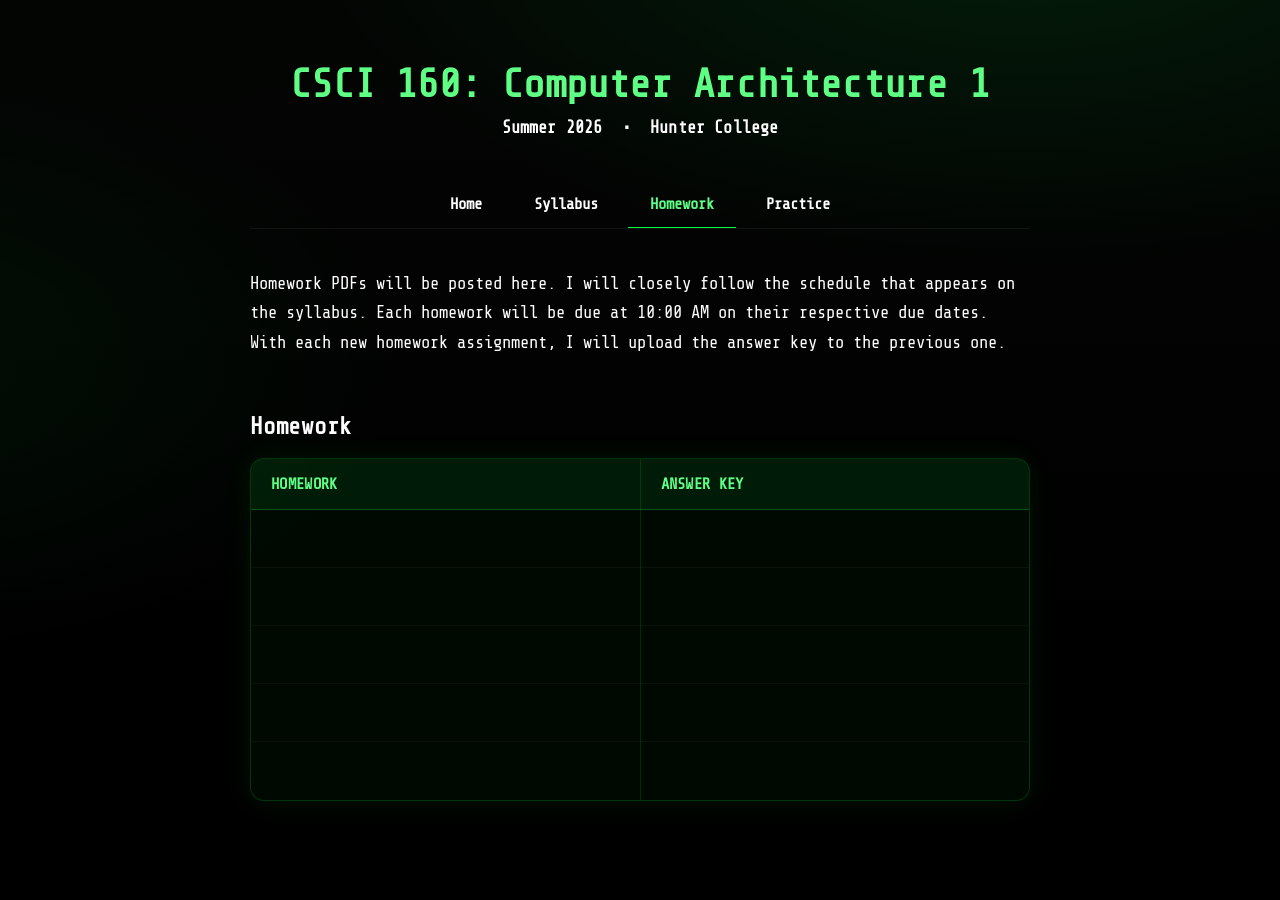
==== homework.html @ 94e214c6 "Fixed redirection issue." ====
<!DOCTYPE html>
<html lang="en">
<head>
<link rel="preconnect" href="https://fonts.googleapis.com">
<link rel="preconnect" href="https://fonts.gstatic.com" crossorigin>
<link rel="stylesheet" href="https://fonts.googleapis.com/css2?family=Share+Tech+Mono&display=swap">
<meta charset="UTF-8" />
<meta name="viewport" content="width=device-width, initial-scale=1.0" />
<title>Homework — CSCI 160: Computer Architecture 1</title>
<link rel="preconnect" href="https://fonts.googleapis.com" />
<link rel="preconnect" href="https://fonts.gstatic.com" crossorigin />
<link href="https://fonts.googleapis.com/css2?family=Bricolage+Grotesque:opsz,wght@12..96,500;12..96,700;12..96,800&family=Plus+Jakarta+Sans:wght@400;500;600;700&family=JetBrains+Mono:wght@400;500&display=swap" rel="stylesheet" />
<link rel="stylesheet" href="style.css" />
</head>
<body>
<div class="page">

  <header class="hero">
    <h1>CSCI 160: Computer Architecture 1</h1>
    <p class="subtitle">Summer 2026 <span class="sep">•</span> Hunter College</p>
  </header>

  <nav class="tabs" role="tablist">
    <a class="tab" href="index.html">
      Home
    </a>
    <a class="tab" href="syllabus.html">
      Syllabus
    </a>
    <a class="tab active" href="homework.html">
      Homework
    </a>
    <a class="tab" href="practice.html">
      Practice
    </a>
  </nav>

  <section class="panel">
    <p class="welcome">
      Homework PDFs will be posted here. I will closely follow the schedule that appears on the syllabus. 
      Each homework will be due at 10:00 AM on their respective due dates. With each new homework assignment, I will upload the answer key to the previous one.
    </p>

    <section class="section homework-section">
      <h2 class="section-title">Homework</h2>
      <div class="homework-table-wrap">
        <table class="homework-table">
          <thead>
            <tr>
              <th>Homework</th>
              <th>Answer Key</th>
            </tr>
          </thead>
          <tbody>
            <tr><td></td><td></td></tr>
            <tr><td></td><td></td></tr>
            <tr><td></td><td></td></tr>
            <tr><td></td><td></td></tr>
            <tr><td></td><td></td></tr>
          </tbody>
        </table>
      </div>
    </section>

  </section>

</div>
</body>
</html>
---- style.css ----
:root {
  --bg-0: #000000;
  --bg-1: #030503;
  --bg-2: #070b07;

  --ink-1: #ffffff;
  --ink-2: #ffffff;
  --ink-3: #ffffff;

  --accent: #00ff41;
  --accent-bright: #5fff85;
  --accent-soft: rgba(0, 255, 65, 0.10);
  --accent-line: rgba(0, 255, 65, 0.25);
  --card-bg: rgba(0, 255, 65, 0.03);
  --card-border: rgba(0, 255, 65, 0.18);
  --radius: 14px;
}

* { box-sizing: border-box; }

html, body {
  margin: 0;
  padding: 0;
  background: var(--bg-0);
  color: var(--ink-1);
  font-family: 'Share Tech Mono', 'Courier New', monospace;
  -webkit-font-smoothing: antialiased;
  text-rendering: optimizeLegibility;
  overflow-x: hidden;
}

body {
  min-height: 100vh;
  background:
    radial-gradient(1200px 600px at 80% -10%, rgba(0, 255, 65, 0.10), transparent 60%),
    radial-gradient(900px 500px at -10% 40%, rgba(0, 255, 65, 0.05), transparent 60%),
    linear-gradient(180deg, var(--bg-1), var(--bg-0) 70%);
}

.page {
  max-width: 860px;
  margin: 0 auto;
  padding: 32px 40px 80px;
  position: relative;
}

.hero {
  text-align: center;
  padding: 32px 20px 24px;
}

.hero h1 {
  font-family: 'Share Tech Mono', 'Courier New', monospace;
  font-weight: 800;
  font-size: clamp(0.9rem, 4.2vw, 2.5rem);
  letter-spacing: -0.02em;
  color: var(--accent-bright);
  margin: 0 0 12px;
  line-height: 1.05;
  white-space: nowrap;
}

.hero .subtitle {
  color: var(--ink-2);
  font-size: 1.05rem;
  margin: 0;
  font-weight: bolder;
  letter-spacing: 0.01em;
}

.hero .subtitle .sep {
  color: var(--ink-3);
  margin: 0 10px;
}

.tabs {
  display: flex;
  justify-content: center;
  gap: 8px;
  margin-top: 20px;
  border-bottom: 1px solid rgba(255, 255, 255, 0.06);
  padding-bottom: 0;
  overflow-x: auto;
  scrollbar-width: none;
  -ms-overflow-style: none;
}

.tabs::-webkit-scrollbar { display: none; }

.tab {
  background: none;
  border: none;
  color: var(--ink-3);
  font-family: inherit;
  font-size: 0.98rem;
  font-weight: 600;
  padding: 14px 22px;
  cursor: pointer;
  display: flex;
  align-items: center;
  gap: 8px;
  border-bottom: 2px solid transparent;
  margin-bottom: -1px;
  text-decoration: none;
  transition: color 0.2s ease, border-color 0.2s ease;
  white-space: nowrap;
  flex-shrink: 0;
}

.tab svg { width: 18px; height: 18px; }

.tab,
.tab:link,
.tab:visited,
.tab:hover,
.tab:active,
.tab:focus {
  text-decoration: none;
}

.tab:hover { color: var(--ink-2); }

.tab.active {
  color: var(--accent-bright);
  border-bottom-color: var(--accent);
}

.panel {
  padding-top: 40px;
  animation: fade 0.35s ease both;
}

@keyframes fade {
  from { opacity: 0; transform: translateY(6px); }
  to { opacity: 1; transform: translateY(0); }
}

.section-title {
  font-family: 'Share Tech Mono', 'Courier New', monospace;
  font-weight: 700;
  font-size: 1.45rem;
  margin: 0 0 18px;
  color: var(--ink-1);
  letter-spacing: -0.01em;
}

.placeholder {
  text-align: center;
  padding: 140px 20px;
  color: var(--ink-3);
  font-family: 'Share Tech Mono', 'Courier New', monospace;
  font-size: 2rem;
  font-weight: 700;
  letter-spacing: -0.01em;
  font-style: italic;
}

.welcome {
  font-size: 1.08rem;
  line-height: 1.7;
  color: var(--ink-2);
  margin: 0 0 56px;
}

.welcome strong {
  color: var(--ink-1);
  font-weight: 600;
}

.section { margin-bottom: 56px; }

.section:last-child { margin-bottom: 0; }

.info-card {
  background: var(--card-bg);
  border: 1px solid var(--card-border);
  border-radius: var(--radius);
  padding: 28px 32px;
}

.info-card .section-title { margin-bottom: 22px; }

.info-list {
  list-style: none;
  margin: 0;
  padding: 0;
  display: flex;
  flex-direction: column;
  gap: 14px;
}

.info-list li {
  display: flex;
  flex-direction: column;
  gap: 3px;
}

.info-list .label {
  font-size: 0.74rem;
  font-weight: 600;
  text-transform: uppercase;
  letter-spacing: 0.1em;
  color: var(--ink-3);
}

.info-list .value {
  color: var(--ink-1);
  font-size: 1.02rem;
  font-weight: 500;
}

.info-list a {
  color: var(--accent-bright);
  text-decoration: none;
  border-bottom: 1px dashed var(--accent-line);
  transition: color 0.2s ease;
}

.info-list a:hover { color: var(--accent); }

.prose {
  color: var(--ink-2);
  font-size: 1.02rem;
  line-height: 1.65;
  margin: 0 0 14px;
}

.prose strong {
  color: var(--ink-1);
  font-weight: 600;
}

.course-code {
  font-family: 'Share Tech Mono', 'Courier New', monospace;
  font-size: 1.15rem;
  font-weight: 500;
  color: var(--accent-bright);
  letter-spacing: 0.06em;
}

.resource-list {
  list-style: none;
  margin: 0;
  padding: 0;
  display: flex;
  flex-direction: column;
  gap: 12px;
}

.resource-list li {
  color: var(--ink-2);
  font-size: 1.02rem;
  line-height: 1.55;
}

.resource-list .res-title {
  color: var(--ink-1);
  font-weight: 600;
}

.resource-list a {
  color: var(--accent-bright);
  text-decoration: none;
  border-bottom: 1px dashed var(--accent-line);
  transition: color 0.2s ease;
  word-break: break-word;
}

.resource-list a:hover { color: var(--accent); }

.resource-list .res-url {
  font-family: 'Share Tech Mono', 'Courier New', monospace;
  font-size: 0.88rem;
}

.calendar-wrap {
  background: var(--card-bg);
  border: 1px solid var(--card-border);
  border-radius: var(--radius);
  overflow: hidden;
}

.calendar-scroll {
  overflow-x: auto;
  -webkit-overflow-scrolling: touch;
}

.calendar {
  width: 100%;
  border-collapse: collapse;
  font-size: 0.95rem;
  min-width: 560px;
}

.calendar thead th {
  background: rgba(0, 255, 65, 0.08);
  color: var(--accent-bright);
  font-family: 'Share Tech Mono', 'Courier New', monospace;
  font-weight: 700;
  font-size: 0.95rem;
  text-align: left;
  padding: 14px 18px;
  border-bottom: 1px solid var(--accent-line);
  letter-spacing: 0.01em;
}

.calendar tbody td {
  padding: 13px 18px;
  border-bottom: 1px solid rgba(255, 255, 255, 0.04);
  color: var(--ink-2);
  vertical-align: top;
}

.calendar tbody tr:last-child td { border-bottom: none; }

.calendar tbody tr:hover td {
  background: rgba(0, 255, 65, 0.025);
}

.calendar td.date-cell {
  font-weight: 600;
  color: var(--ink-1);
  white-space: nowrap;
  font-family: 'Share Tech Mono', 'Courier New', monospace;
  font-size: 0.9rem;
}

.calendar td.highlight {
  color: var(--accent-bright);
  font-weight: 700;
  font-family: 'Share Tech Mono', 'Courier New', monospace;
  letter-spacing: 0.01em;
}

.calendar td.no-class {
  color: var(--ink-3);
  font-weight: 600;
  font-style: italic;
}

.homework-table-wrap {
  background: var(--card-bg);
  border: 1px solid var(--card-border);
  border-radius: var(--radius);
  overflow: hidden;
  box-shadow: 0 0 28px rgba(0, 255, 65, 0.08);
}

.homework-table {
  width: 100%;
  border-collapse: collapse;
  table-layout: fixed;
  font-size: 0.98rem;
}

.homework-table thead th {
  background: rgba(0, 255, 65, 0.08);
  color: var(--accent-bright);
  font-family: 'Share Tech Mono', 'Courier New', monospace;
  font-weight: 700;
  text-align: left;
  padding: 16px 20px;
  border-bottom: 1px solid var(--accent-line);
  letter-spacing: 0.02em;
  text-transform: uppercase;
}

.homework-table tbody td {
  height: 58px;
  padding: 14px 20px;
  border-bottom: 1px solid rgba(255, 255, 255, 0.04);
  color: var(--ink-2);
  vertical-align: middle;
}

.homework-table tbody tr:last-child td {
  border-bottom: none;
}

.homework-table th:first-child,
.homework-table td:first-child {
  border-right: 1px solid rgba(0, 255, 65, 0.14);
}

.homework-table tbody tr:hover td {
  background: rgba(0, 255, 65, 0.025);
}

.pdf-viewer-wrap {
  width: 100%;
  aspect-ratio: 8.5 / 11;
  min-height: 900px;
  background: var(--card-bg);
  border: 1px solid var(--card-border);
  border-radius: var(--radius);
  overflow: hidden;
  box-shadow: 0 0 28px rgba(0, 255, 65, 0.08);
}

.pdf-viewer {
  display: block;
  width: 100%;
  height: 100%;
  border: 0;
  background: #101510;
}

.pdf-fallback {
  margin: 0;
  padding: 28px;
  color: var(--ink-2);
  font-size: 1rem;
  line-height: 1.6;
  text-align: center;
}

@media (max-width: 720px) {
  .page {
    padding: 20px 16px 60px;
  }

  .hero {
    padding: 16px 8px 16px;
  }

  .hero .subtitle {
    font-size: 0.95rem;
  }

  .hero .subtitle .sep {
    margin: 0 6px;
  }

  .tabs {
    margin-top: 16px;
    justify-content: flex-start;
    padding: 0 4px;
  }

  .tab {
    padding: 12px 14px;
    font-size: 0.92rem;
  }

  .tab svg {
    width: 16px;
    height: 16px;
  }

  .panel {
    padding-top: 28px;
  }

  .placeholder {
    padding: 80px 20px;
    font-size: 1.5rem;
  }

  .section-title {
    font-size: 1.2rem;
    margin-bottom: 14px;
  }

  .section {
    margin-bottom: 44px;
  }

  .welcome {
    font-size: 1rem;
    margin-bottom: 40px;
  }

  .pdf-viewer-wrap {
    min-height: 720px;
  }

  .homework-table {
    font-size: 0.9rem;
  }

  .homework-table thead th,
  .homework-table tbody td {
    padding: 12px 14px;
  }

  .homework-table tbody td {
    height: 52px;
  }

  .info-card {
    padding: 22px 20px;
  }

  .info-list .value {
    font-size: 0.98rem;
  }

  .prose {
    font-size: 0.98rem;
  }

  .course-code {
    font-size: 1.05rem;
  }

  .resource-list li {
    font-size: 0.98rem;
  }

  .resource-list .res-url {
    font-size: 0.82rem;
  }

  .calendar {
    font-size: 0.88rem;
  }

  .calendar thead th {
    padding: 11px 14px;
    font-size: 0.88rem;
  }

  .calendar tbody td {
    padding: 11px 14px;
  }

  .calendar td.date-cell {
    font-size: 0.82rem;
  }
}

@media (max-width: 420px) {
  .tab {
    padding: 10px 12px;
    font-size: 0.88rem;
  }

  .tab svg {
    width: 15px;
    height: 15px;
  }
}
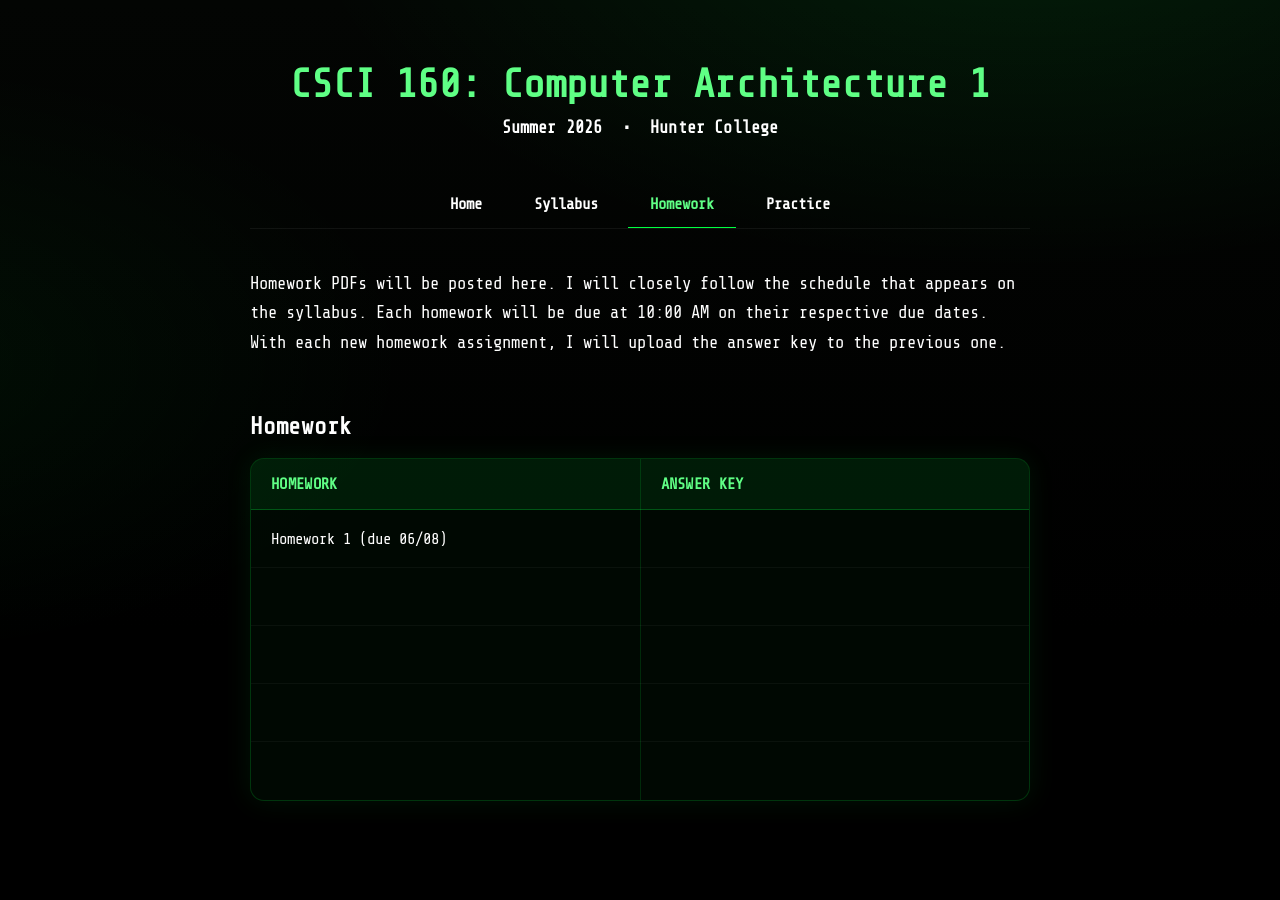
==== commit c267cb21: "Uploaded Homework 1 PDF." ====
--- a/homework.html
+++ b/homework.html
@@ -6,7 +6,7 @@
 <link rel="stylesheet" href="https://fonts.googleapis.com/css2?family=Share+Tech+Mono&display=swap">
 <meta charset="UTF-8" />
 <meta name="viewport" content="width=device-width, initial-scale=1.0" />
-<title>Homework — CSCI 160: Computer Architecture 1</title>
+<title>Homework</title>
 <link rel="preconnect" href="https://fonts.googleapis.com" />
 <link rel="preconnect" href="https://fonts.gstatic.com" crossorigin />
 <link href="https://fonts.googleapis.com/css2?family=Bricolage+Grotesque:opsz,wght@12..96,500;12..96,700;12..96,800&family=Plus+Jakarta+Sans:wght@400;500;600;700&family=JetBrains+Mono:wght@400;500&display=swap" rel="stylesheet" />
@@ -52,7 +52,7 @@
             </tr>
           </thead>
           <tbody>
-            <tr><td></td><td></td></tr>
+            <tr><td><a href="Materials/Homework/160_HW1.pdf" target="_blank" rel="noopener noreferrer">Homework 1 (due 06/08)</a></td><td></td></tr>
             <tr><td></td><td></td></tr>
             <tr><td></td><td></td></tr>
             <tr><td></td><td></td></tr>
--- a/style.css
+++ b/style.css
@@ -386,6 +386,14 @@
   background: rgba(0, 255, 65, 0.025);
 }
 
+.homework-table a {
+  color: var(--ink-1);
+  text-decoration: none;
+  transition: color 0.2s ease;
+}
+
+.homework-table a:hover { color: var(--accent); }
+
 .pdf-viewer-wrap {
   width: 100%;
   aspect-ratio: 8.5 / 11;
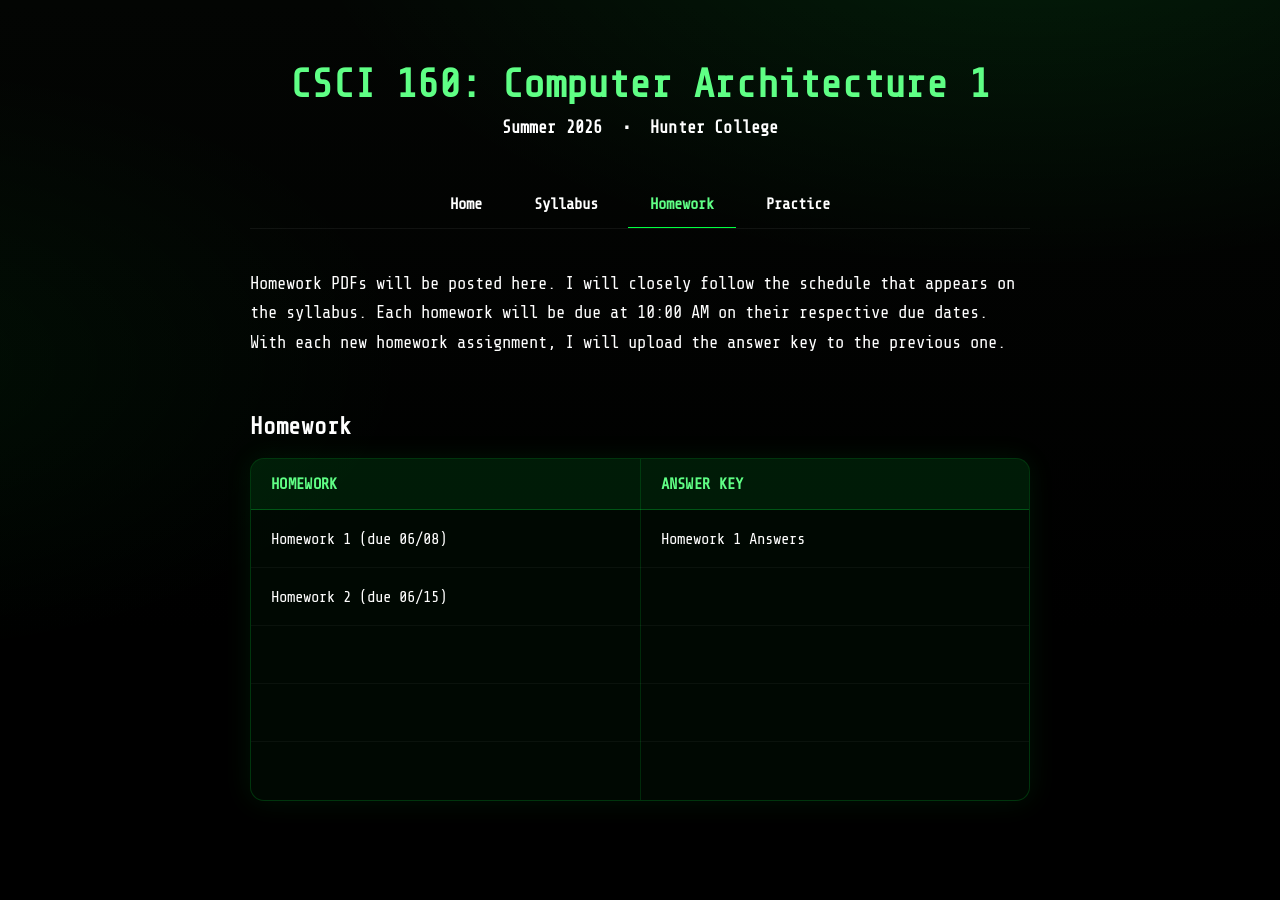
==== commit 03d8c9b2: "Added homwork 2 and answer key for homework 1." ====
--- a/homework.html
+++ b/homework.html
@@ -52,8 +52,8 @@
             </tr>
           </thead>
           <tbody>
-            <tr><td><a href="Materials/Homework/160_HW1.pdf" target="_blank" rel="noopener noreferrer">Homework 1 (due 06/08)</a></td><td></td></tr>
-            <tr><td></td><td></td></tr>
+            <tr><td><a href="Materials/Homework/160_HW1.pdf" target="_blank" rel="noopener noreferrer">Homework 1 (due 06/08)</a></td><td><a href="Materials/Homework/160_HW1_Answers.pdf" target="_blank" rel="noopener noreferrer">Homework 1 Answers</a></td></tr>
+            <tr><td><a href="Materials/Homework/160_HW2.pdf" target="_blank" rel="noopener noreferrer">Homework 2 (due 06/15)</a></td><td></td></tr>
             <tr><td></td><td></td></tr>
             <tr><td></td><td></td></tr>
             <tr><td></td><td></td></tr>
--- a/style.css
+++ b/style.css
@@ -338,6 +338,14 @@
   font-style: italic;
 }
 
+.calendar a {
+  color: var(--ink-1);
+  text-decoration: none;
+  transition: color 0.2s ease;
+}
+
+.calendar a:hover { color: var(--accent); }
+
 .homework-table-wrap {
   background: var(--card-bg);
   border: 1px solid var(--card-border);
@@ -547,4 +555,95 @@
     width: 15px;
     height: 15px;
   }
+}
+.lecture-link {
+  cursor: pointer;
+}
+
+.modal-overlay {
+  display: none;
+  position: fixed;
+  inset: 0;
+  z-index: 1000;
+  background: rgba(0, 0, 0, 0.72);
+  backdrop-filter: blur(3px);
+  -webkit-backdrop-filter: blur(3px);
+  padding: 24px;
+  align-items: center;
+  justify-content: center;
+}
+
+.modal-overlay.open {
+  display: flex;
+  animation: fade 0.2s ease both;
+}
+
+.modal-box {
+  position: relative;
+  width: 100%;
+  max-width: 420px;
+  background: linear-gradient(180deg, var(--bg-2), var(--bg-1));
+  border: 1px solid var(--accent-line);
+  border-radius: var(--radius);
+  padding: 32px 30px 30px;
+  box-shadow: 0 0 40px rgba(0, 255, 65, 0.18);
+  text-align: center;
+}
+
+.modal-close {
+  position: absolute;
+  top: 12px;
+  right: 16px;
+  background: none;
+  border: none;
+  color: var(--ink-3);
+  font-size: 1.6rem;
+  line-height: 1;
+  cursor: pointer;
+  padding: 4px;
+  transition: color 0.2s ease;
+}
+
+.modal-close:hover { color: var(--accent-bright); }
+
+.modal-title {
+  font-family: 'Share Tech Mono', 'Courier New', monospace;
+  font-weight: 700;
+  font-size: 1.5rem;
+  color: var(--accent-bright);
+  margin: 0 0 4px;
+  letter-spacing: -0.01em;
+}
+
+.modal-sub {
+  color: var(--ink-3);
+  font-size: 0.95rem;
+  margin: 0 0 26px;
+}
+
+.modal-actions {
+  display: flex;
+  flex-direction: column;
+  gap: 12px;
+}
+
+.modal-btn {
+  display: block;
+  padding: 14px 18px;
+  border: 1px solid var(--card-border);
+  border-radius: 10px;
+  background: var(--accent-soft);
+  color: var(--ink-1);
+  font-family: 'Share Tech Mono', 'Courier New', monospace;
+  font-weight: 600;
+  font-size: 1rem;
+  text-decoration: none;
+  letter-spacing: 0.02em;
+  transition: background 0.2s ease, border-color 0.2s ease, color 0.2s ease;
+}
+
+.modal-btn:hover {
+  background: rgba(0, 255, 65, 0.14);
+  border-color: var(--accent);
+  color: var(--accent-bright);
 }
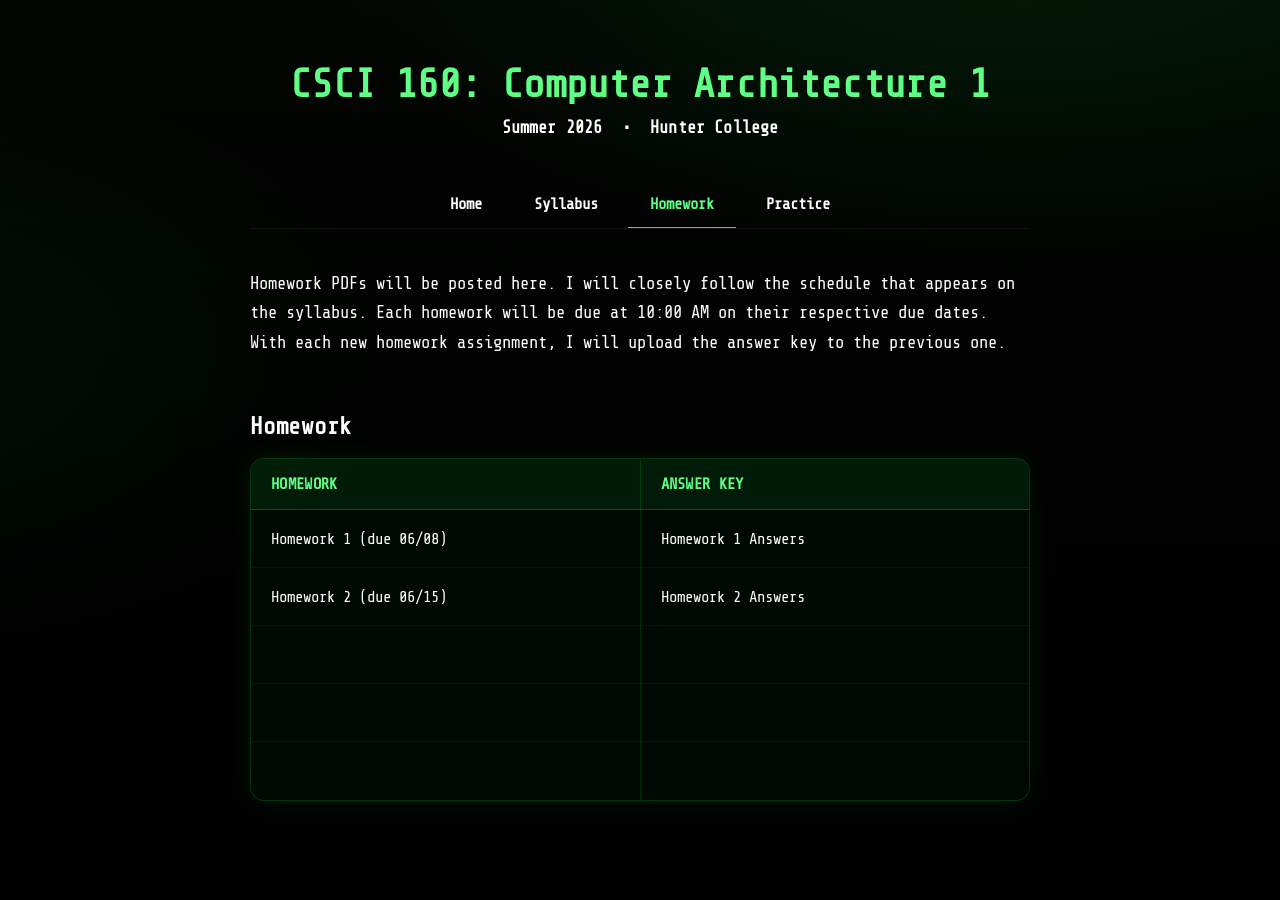
==== commit ebf717f4: "Homeowkr 2 answer key has been uploaded." ====
--- a/homework.html
+++ b/homework.html
@@ -53,7 +53,7 @@
           </thead>
           <tbody>
             <tr><td><a href="Materials/Homework/160_HW1.pdf" target="_blank" rel="noopener noreferrer">Homework 1 (due 06/08)</a></td><td><a href="Materials/Homework/160_HW1_Answers.pdf" target="_blank" rel="noopener noreferrer">Homework 1 Answers</a></td></tr>
-            <tr><td><a href="Materials/Homework/160_HW2.pdf" target="_blank" rel="noopener noreferrer">Homework 2 (due 06/15)</a></td><td></td></tr>
+            <tr><td><a href="Materials/Homework/160_HW2.pdf" target="_blank" rel="noopener noreferrer">Homework 2 (due 06/15)</a></td><td><a href="Materials/Homework/160_HW2_Answers.pdf" target="_blank" rel="noopener noreferrer">Homework 2 Answers</a></td></tr>
             <tr><td></td><td></td></tr>
             <tr><td></td><td></td></tr>
             <tr><td></td><td></td></tr>
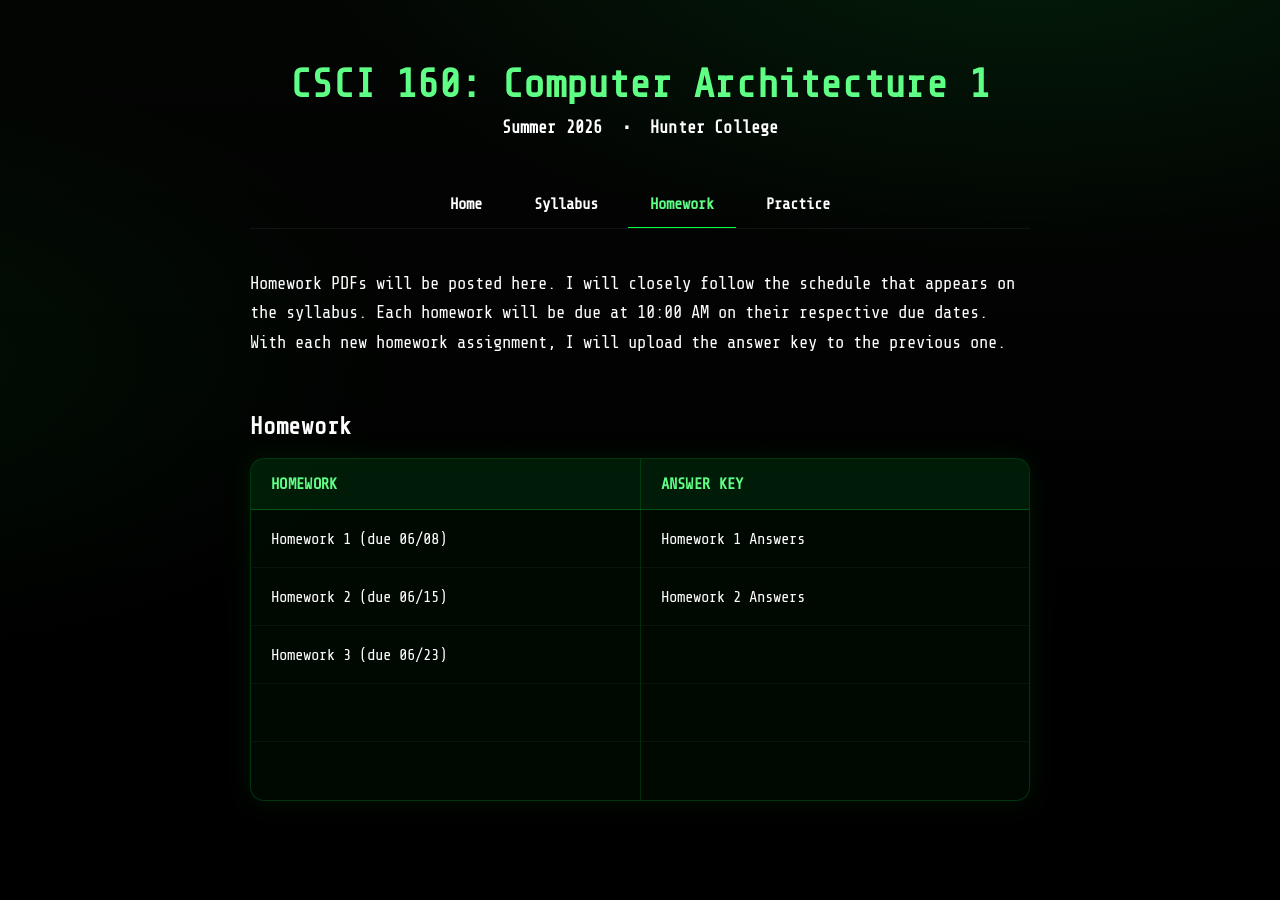
==== commit c2907b16: "Uploaded homework 3." ====
--- a/homework.html
+++ b/homework.html
@@ -54,7 +54,7 @@
           <tbody>
             <tr><td><a href="Materials/Homework/160_HW1.pdf" target="_blank" rel="noopener noreferrer">Homework 1 (due 06/08)</a></td><td><a href="Materials/Homework/160_HW1_Answers.pdf" target="_blank" rel="noopener noreferrer">Homework 1 Answers</a></td></tr>
             <tr><td><a href="Materials/Homework/160_HW2.pdf" target="_blank" rel="noopener noreferrer">Homework 2 (due 06/15)</a></td><td><a href="Materials/Homework/160_HW2_Answers.pdf" target="_blank" rel="noopener noreferrer">Homework 2 Answers</a></td></tr>
-            <tr><td></td><td></td></tr>
+            <tr><td><a href="Materials/Homework/160_HW3.pdf" target="_blank" rel="noopener noreferrer">Homework 3 (due 06/23)</a></td><td></td></tr>
             <tr><td></td><td></td></tr>
             <tr><td></td><td></td></tr>
           </tbody>
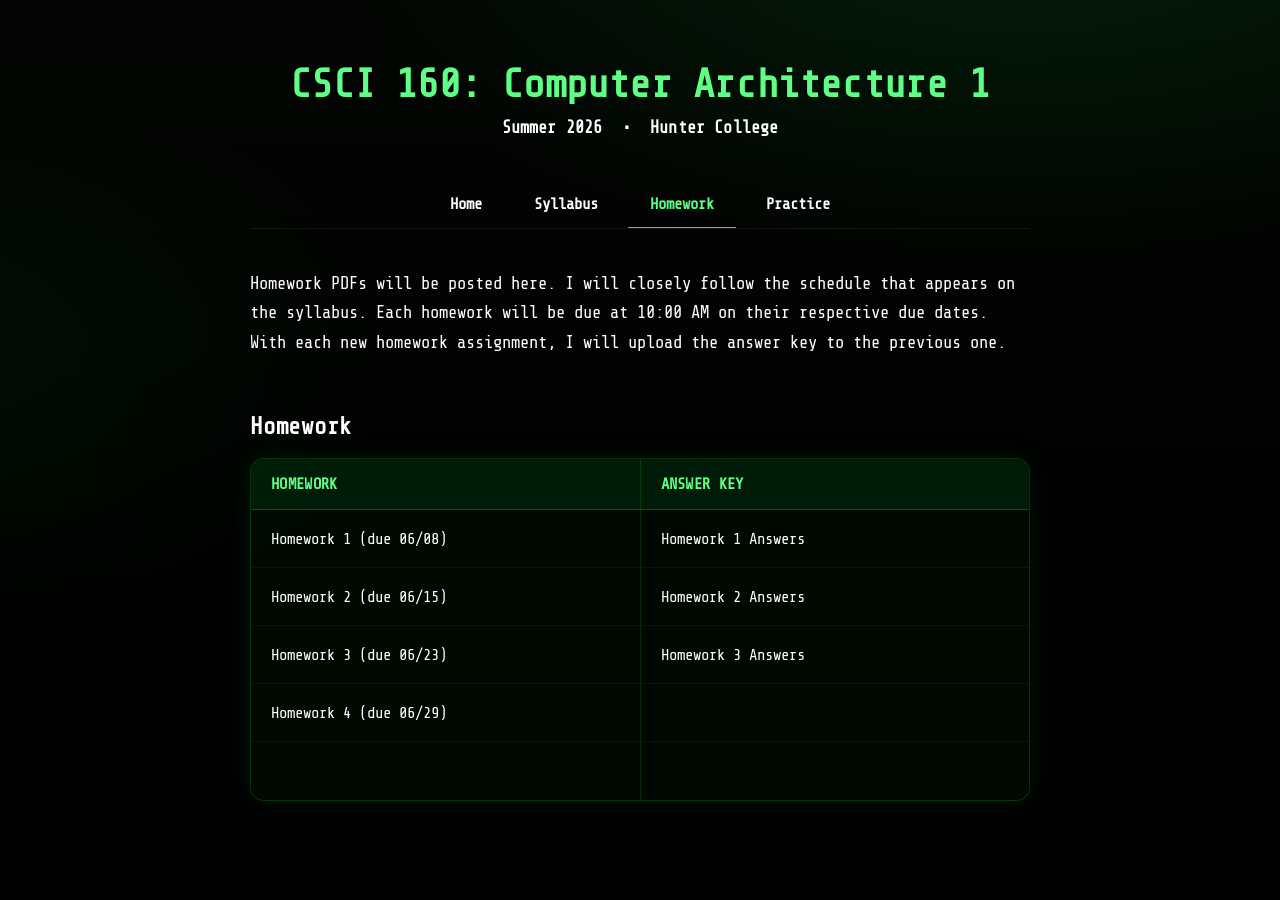
==== commit 4ed7102f: "Homework page updated." ====
--- a/homework.html
+++ b/homework.html
@@ -54,8 +54,8 @@
           <tbody>
             <tr><td><a href="Materials/Homework/160_HW1.pdf" target="_blank" rel="noopener noreferrer">Homework 1 (due 06/08)</a></td><td><a href="Materials/Homework/160_HW1_Answers.pdf" target="_blank" rel="noopener noreferrer">Homework 1 Answers</a></td></tr>
             <tr><td><a href="Materials/Homework/160_HW2.pdf" target="_blank" rel="noopener noreferrer">Homework 2 (due 06/15)</a></td><td><a href="Materials/Homework/160_HW2_Answers.pdf" target="_blank" rel="noopener noreferrer">Homework 2 Answers</a></td></tr>
-            <tr><td><a href="Materials/Homework/160_HW3.pdf" target="_blank" rel="noopener noreferrer">Homework 3 (due 06/23)</a></td><td></td></tr>
-            <tr><td></td><td></td></tr>
+            <tr><td><a href="Materials/Homework/160_HW3.pdf" target="_blank" rel="noopener noreferrer">Homework 3 (due 06/23)</a></td><td><a href="Materials/Homework/160_HW3_Answers.pdf" target="_blank" rel="noopener noreferrer">Homework 3 Answers</a></td></tr>
+            <tr><td><a href="Materials/Homework/160_HW4.pdf" target="_blank" rel="noopener noreferrer">Homework 4 (due 06/29)</a></td><td></td></tr>
             <tr><td></td><td></td></tr>
           </tbody>
         </table>
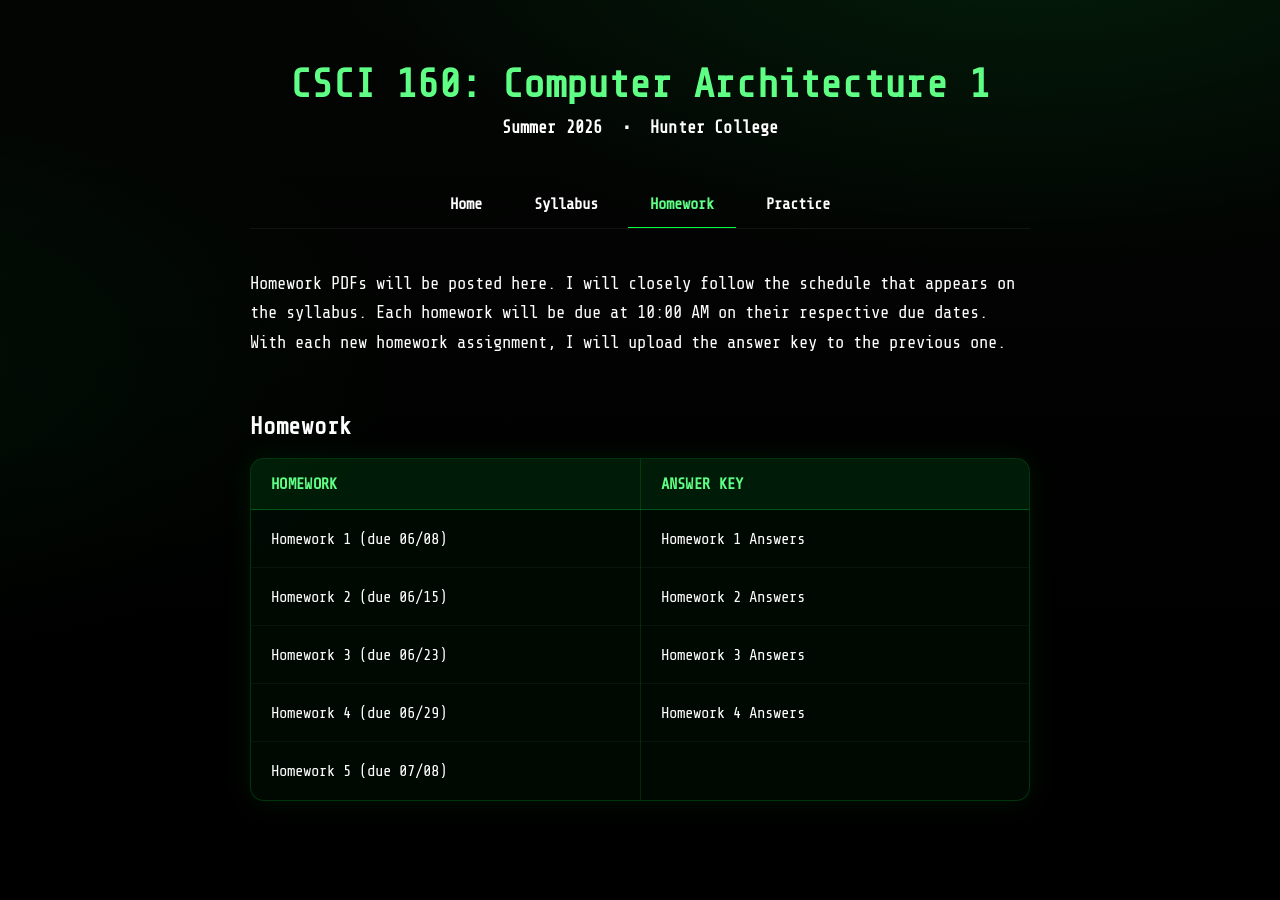
==== commit 2b4db428: "Final homework." ====
--- a/homework.html
+++ b/homework.html
@@ -55,8 +55,8 @@
             <tr><td><a href="Materials/Homework/160_HW1.pdf" target="_blank" rel="noopener noreferrer">Homework 1 (due 06/08)</a></td><td><a href="Materials/Homework/160_HW1_Answers.pdf" target="_blank" rel="noopener noreferrer">Homework 1 Answers</a></td></tr>
             <tr><td><a href="Materials/Homework/160_HW2.pdf" target="_blank" rel="noopener noreferrer">Homework 2 (due 06/15)</a></td><td><a href="Materials/Homework/160_HW2_Answers.pdf" target="_blank" rel="noopener noreferrer">Homework 2 Answers</a></td></tr>
             <tr><td><a href="Materials/Homework/160_HW3.pdf" target="_blank" rel="noopener noreferrer">Homework 3 (due 06/23)</a></td><td><a href="Materials/Homework/160_HW3_Answers.pdf" target="_blank" rel="noopener noreferrer">Homework 3 Answers</a></td></tr>
-            <tr><td><a href="Materials/Homework/160_HW4.pdf" target="_blank" rel="noopener noreferrer">Homework 4 (due 06/29)</a></td><td></td></tr>
-            <tr><td></td><td></td></tr>
+            <tr><td><a href="Materials/Homework/160_HW4.pdf" target="_blank" rel="noopener noreferrer">Homework 4 (due 06/29)</a></td><td><a href="Materials/Homework/160_HW4_Answers.pdf" target="_blank" rel="noopener noreferrer">Homework 4 Answers</a></td></tr>
+            <tr><td><a href="Materials/Homework/160_HW5.pdf" target="_blank" rel="noopener noreferrer">Homework 5 (due 07/08)</a></td><td></td></tr>
           </tbody>
         </table>
       </div>
